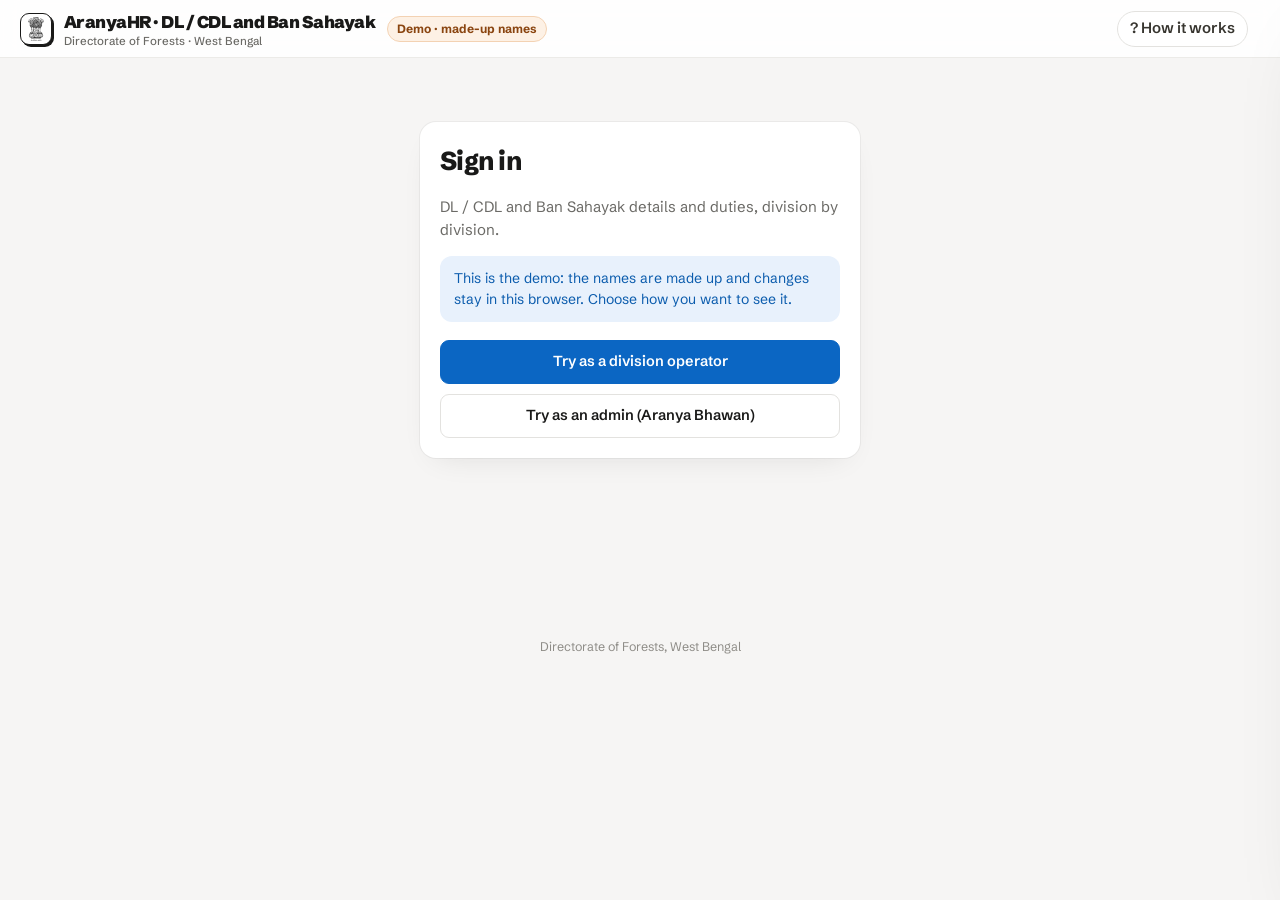
==== docs/cdl.html @ e1b2d6a6 "Website: AranyaHR sign-in, division home with range filter, admin pages index.html + js/shell.js: si" ====
<!doctype html>
<html lang="en">
<head>
<meta charset="utf-8">
<meta name="viewport" content="width=device-width, initial-scale=1">
<link rel="icon" href="assets/emblem.svg">
<link rel="preconnect" href="https://fonts.googleapis.com">
<link rel="preconnect" href="https://fonts.gstatic.com" crossorigin>
<link href="https://fonts.googleapis.com/css2?family=Schibsted+Grotesk:wght@400..900&display=swap" rel="stylesheet">
<title>DL / CDL, BS, Aranya Sathi, DEO · AranyaHR</title>
<meta name="description" content="Directorate of Forests, West Bengal · verify and update the details and duties of DLs / CDLs, Ban Sahayaks, Aranya Sathis and DEOs">
<link rel="stylesheet" href="css/cdl.css?v=20261029a">
<link rel="stylesheet" href="css/hr.css?v=20261029a">
</head>
<body>
<header class="topbar"><div class="in">
  <a href="index.html" class="mark" aria-label="AranyaHR home"><img src="assets/emblem.svg" alt=""></a>
  <div class="brand"><a class="hr-back" href="index.html">AranyaHR</a> · <span id="setName">DL / CDL and Ban Sahayak</span><small>Directorate of Forests · West Bengal</small></div>
  <span class="demo-flag" id="flag" hidden>Demo · made-up names</span>
  <nav id="nav" class="nav"></nav>
  <span id="sync" class="sync" role="status" hidden></span>
  <span class="sp"></span>
  <button class="help-btn" data-act="help" aria-label="How it works">? <span class="hide-sm">How it works</span></button>
  <div id="who" class="who"></div>
</div></header>

<main id="app" aria-live="polite"></main>

<aside id="drawer" class="drawer" aria-hidden="true"></aside>
<div id="scrim" class="scrim"></div>
<div id="modal" class="modal-wrap"></div>
<div id="toast" class="toast" role="status"></div>

<footer class="foot">Directorate of Forests, West Bengal</footer>

<script src="js/config.js?v=20261029a" defer></script>
<script src="js/api.js?v=20261029a" data-module="cdl" defer></script>
<script src="js/cdl/demo-data.js?v=20261029a" defer></script>
<script src="js/cdl/store.js?v=20261029a" defer></script>
<script src="js/cdl/app.js?v=20261029a" defer></script>
</body>
</html>
---- docs/css/cdl.css ----
/* CDL Verification — same Acads-Notion tokens as UPMC2 */
:root {
  --ink: #191918; --text-strong: #37352f; --text-body: #55534e; --text-subtle: #6b6a66; --text-faint: #8f8d88;
  --surface: #ffffff; --surface-inset: #fbfbfa; --surface-muted: #f6f5f4; --surface-hover: #f3f2f0; --surface-sunken: #f1f0ee;
  --line: #ecebe8; --border: #e3e2df; --border-strong: #c9c7c2; --border-hover: #9d9b96;
  --primary: #0b66c3; --primary-hover: #0a579f; --primary-soft: #e8f1fc; --primary-soft-hover: #d8e8fa; --link: #0b5cad;
  --good: #2f9e44; --good-ink: #1d6b31; --good-soft: #dff3e2; --good-tint: #eef8f0;
  --warn: #d9731a; --warn-ink: #8a4510; --warn-soft: #fcebd9; --warn-tint: #fdf1e5; --warn-edge: #f3d2b3;
  --bad: #c2410c; --bad-ink: #9a3412; --bad-soft: #fde4d8; --bad-tint: #fef3ee;
  --violet: #7c4ddb; --violet-ink: #51308f; --violet-soft: #efe6fb;
  --r7: 7px; --r9: 9px; --r12: 12px; --r16: 16px; --pill: 999px;
  --shadow-sm: 2px 2px 0 #191918;
  --shadow-card: 0 0 0 1px rgba(25,25,24,.05), 0 12px 30px -16px rgba(25,25,24,.12);
  --shadow-window: 0 30px 80px -20px rgba(25,25,24,.18), 0 8px 20px -8px rgba(25,25,24,.08);
  --tap: 44px; --container: 1320px; --header-h: 58px;
  --sans: "Schibsted Grotesk", "Helvetica Neue", Helvetica, sans-serif;
}
* { box-sizing: border-box; }
html { -webkit-text-size-adjust: 100%; }
body { margin: 0; font-family: var(--sans); font-size: 15px; line-height: 1.5; color: var(--text-body); background: var(--surface-muted); }
button, input, select, textarea { font: inherit; color: inherit; }
a { color: var(--link); }
:focus-visible { outline: 2px solid var(--primary); outline-offset: 2px; }
h1, h2, h3 { color: var(--ink); margin: 0; letter-spacing: -.02em; }
h1 { font-size: 26px; font-weight: 800; } h2 { font-size: 18px; font-weight: 800; } h3 { font-size: 15px; font-weight: 700; }
.num { font-variant-numeric: tabular-nums; }
.muted { color: var(--text-subtle); } .faint { color: var(--text-faint); font-size: 12.5px; }
.hidden { display: none !important; }

/* header */
.topbar { position: sticky; top: 0; z-index: 20; height: var(--header-h); background: rgba(255,255,255,.9); backdrop-filter: saturate(1.4) blur(10px); border-bottom: 1px solid var(--line); }
.topbar .in { max-width: var(--container); margin: 0 auto; height: 100%; padding: 0 20px; display: flex; align-items: center; gap: 12px; }
.mark { width: 32px; height: 32px; border-radius: var(--r9); border: 1.5px solid var(--ink); box-shadow: var(--shadow-sm); background: #fff; display: grid; place-items: center; flex: none; }
.mark img { height: 24px; }
.brand { font-weight: 900; color: var(--ink); letter-spacing: -.03em; font-size: 17px; white-space: nowrap; }
.brand small { display: block; font-weight: 500; font-size: 11.5px; color: var(--text-subtle); letter-spacing: 0; line-height: 1.1; }
.demo-flag { font-size: 12px; font-weight: 700; color: var(--warn-ink); background: var(--warn-tint); border: 1px solid var(--warn-edge); padding: 3px 9px; border-radius: var(--pill); white-space: nowrap; }
.nav { display: flex; gap: 2px; margin-left: 8px; }
.nav a { text-decoration: none; color: var(--text-subtle); font-weight: 600; font-size: 14px; padding: 7px 11px; border-radius: var(--r7); white-space: nowrap; }
.nav a:hover { background: var(--surface-hover); color: var(--ink); }
.nav a.on { background: var(--surface-sunken); color: var(--ink); }
.nav .count { background: var(--bad); color: #fff; font-size: 11px; border-radius: var(--pill); padding: 0 6px; margin-left: 4px; }
.sp { flex: 1; }
.help-btn { border: 1px solid var(--border); background: var(--surface); border-radius: var(--pill); min-height: 36px; padding: 0 12px; font-weight: 600; cursor: pointer; color: var(--text-strong); white-space: nowrap; }
.who { position: relative; }
.menu-btn { display: flex; align-items: center; gap: 8px; border: 1px solid var(--border); background: var(--surface); border-radius: var(--pill); padding: 3px 12px 3px 3px; min-height: 38px; cursor: pointer; font-weight: 600; color: var(--text-strong); white-space: nowrap; }
.av { width: 30px; height: 30px; border-radius: 50%; background: var(--surface-sunken); color: var(--ink); display: grid; place-items: center; font-weight: 700; font-size: 12px; }
.menu { position: absolute; right: 0; top: calc(100% + 8px); background: var(--surface); border: 1px solid var(--border); border-radius: var(--r12); box-shadow: var(--shadow-card); min-width: 220px; padding: 6px; z-index: 30; display: grid; }
.menu .who-line { padding: 8px 10px 10px; border-bottom: 1px solid var(--line); margin-bottom: 4px; font-size: 13px; }
.menu .who-line b { display: block; color: var(--ink); font-size: 14px; }
.menu button { text-align: left; border: 0; background: none; padding: 10px; border-radius: var(--r7); font-weight: 600; color: var(--text-strong); cursor: pointer; }
.menu button:hover { background: var(--surface-hover); }

main { max-width: var(--container); margin: 0 auto; padding: 24px 20px 140px; }
.foot { text-align: center; padding: 0 16px 28px; font-size: 12.5px; color: var(--text-faint); }

/* buttons */
.btn { min-height: var(--tap); padding: 0 16px; border-radius: var(--r9); border: 1px solid var(--border); background: var(--surface); color: var(--ink); font-weight: 600; font-size: 14.5px;
  display: inline-flex; align-items: center; justify-content: center; gap: 8px; cursor: pointer; text-decoration: none; white-space: nowrap; transition: background .15s, border-color .15s; }
.btn:hover { border-color: var(--border-hover); background: var(--surface-inset); }
.btn:disabled { opacity: .45; cursor: default; }
.btn.primary { background: var(--primary); border-color: var(--primary); color: #fff; } .btn.primary:hover { background: var(--primary-hover); }
.btn.good { background: var(--good-ink); border-color: var(--good-ink); color: #fff; } .btn.good:hover { background: #175a29; }
.btn.soft { background: var(--primary-soft); border-color: transparent; color: var(--link); } .btn.soft:hover { background: var(--primary-soft-hover); }
.btn.ghost { border-color: transparent; background: transparent; color: var(--text-body); } .btn.ghost:hover { background: var(--surface-hover); }
.btn.danger { color: var(--bad-ink); } .btn.danger:hover { background: var(--bad-tint); border-color: var(--bad); }
.btn.sm { min-height: 34px; padding: 0 11px; font-size: 13.5px; }
.btn.block { width: 100%; }

/* cards & layout */
.card { background: var(--surface); border-radius: var(--r16); box-shadow: var(--shadow-card); padding: 20px; }
.crumbs { font-size: 13.5px; color: var(--text-subtle); margin-bottom: 6px; } .crumbs a { color: var(--text-subtle); }
.head { display: flex; gap: 16px; align-items: flex-end; flex-wrap: wrap; margin-bottom: 18px; }
.head .grow { flex: 1; min-width: 240px; }
.row { display: flex; gap: 10px; align-items: center; flex-wrap: wrap; }
.grid { display: grid; gap: 14px; }

/* login */
.login { max-width: 440px; margin: 40px auto; }
.login h1 { margin-bottom: 4px; }
.login .role { display: grid; gap: 10px; margin-top: 18px; }
.field { display: grid; gap: 5px; margin-bottom: 14px; }
.field > label, .field > .lab { font-size: 13px; font-weight: 700; color: var(--text-strong); }
.field .req { color: var(--bad); }
/* every box the same: one height (as buttons), border, corners, padding and text; drop-downs drawn like the text boxes */
input[type=text], input[type=number], input[type=date], input[type=search], input[type=email], input[type=password], input[type=tel], select, textarea {
  width: 100%; height: var(--tap); border: 1px solid var(--border-strong); border-radius: var(--r9); padding: 0 12px; background-color: #fff;
  font-size: 15px; line-height: 1.3; color: var(--ink); transition: border-color .15s, box-shadow .15s; }
select { appearance: none; -webkit-appearance: none; padding-right: 34px; cursor: pointer; text-overflow: ellipsis;
  background-image: url("data:image/svg+xml,%3Csvg xmlns='http://www.w3.org/2000/svg' width='12' height='8' viewBox='0 0 12 8'%3E%3Cpath d='M1 1.5l5 5 5-5' fill='none' stroke='%236b6a66' stroke-width='1.6' stroke-linecap='round' stroke-linejoin='round'/%3E%3C/svg%3E");
  background-repeat: no-repeat; background-position: right 12px center; }
input[type=date] { padding-right: 8px; }
input::placeholder, textarea::placeholder { color: var(--text-faint); opacity: 1; }
input:hover:not(:disabled):not(:focus), select:hover:not(:disabled):not(:focus), textarea:hover:not(:disabled):not(:focus) { border-color: var(--border-hover); }
input:disabled, select:disabled, textarea:disabled { background-color: var(--surface-muted); color: var(--text-faint); cursor: default; }
textarea { height: auto; min-height: 76px; padding: 10px 12px; resize: vertical; }
input:focus, select:focus, textarea:focus { outline: none; border-color: var(--primary); box-shadow: 0 0 0 3px var(--primary-soft); }
.field.miss input, .field.miss select, .field.miss textarea { border-color: var(--warn); background-color: var(--warn-tint); }
.field .err { font-size: 12.5px; color: var(--warn-ink); }

/* division picker */
.circle { margin-bottom: 22px; }
.circle h2 { margin-bottom: 10px; font-size: 15px; color: var(--text-subtle); text-transform: uppercase; letter-spacing: .04em; }
.divs { display: grid; grid-template-columns: repeat(auto-fill, minmax(260px, 1fr)); gap: 12px; }
.div-card { display: block; text-decoration: none; color: inherit; background: var(--surface); border-radius: var(--r12); box-shadow: var(--shadow-card); padding: 16px; border: 1.5px solid transparent; }
.div-card:hover { border-color: var(--ink); }
.div-card h3 { font-size: 17px; margin-bottom: 2px; }
.bar { height: 8px; border-radius: var(--pill); background: var(--surface-sunken); overflow: hidden; display: flex; margin: 10px 0 6px; }
.bar i { display: block; height: 100%; }
.bar .c { background: var(--good); } .bar .r { background: #9fd4a9; } .bar .m { background: var(--warn); } .bar .p { background: var(--bad); }
.legend { display: flex; gap: 12px; flex-wrap: wrap; font-size: 12.5px; color: var(--text-subtle); }
.legend i { display: inline-block; width: 9px; height: 9px; border-radius: 3px; margin-right: 5px; vertical-align: 0; }

/* status pills */
.pill { display: inline-flex; align-items: center; gap: 5px; font-size: 12px; font-weight: 700; padding: 2px 8px; border-radius: var(--pill); white-space: nowrap; }
.pill.confirmed { background: var(--good-soft); color: var(--good-ink); }
.pill.ready { background: var(--primary-soft); color: var(--link); }
.pill.missing { background: var(--warn-soft); color: var(--warn-ink); }
.pill.problem { background: var(--bad-soft); color: var(--bad-ink); }
.pill.remove { background: var(--surface-sunken); color: var(--text-subtle); }
.pill.added { background: var(--violet-soft); color: var(--violet-ink); }
.cert { background: var(--good-tint); border: 1px solid #bfe3c6; border-radius: var(--r12); padding: 12px 14px; color: var(--good-ink); font-weight: 600; }

/* progress box on division page */
.prog { min-width: 300px; }
.prog .big { font-size: 28px; font-weight: 800; color: var(--ink); letter-spacing: -.03em; }

/* help strip */
.steps { display: grid; grid-template-columns: repeat(4, 1fr); gap: 10px; margin-bottom: 16px; }
.step { background: var(--surface); border-radius: var(--r12); padding: 12px 14px; box-shadow: var(--shadow-card); font-size: 13.5px; }
.step b { display: block; color: var(--ink); font-size: 14px; }
.step .n { display: inline-grid; place-items: center; width: 22px; height: 22px; border-radius: 50%; background: var(--ink); color: #fff; font-size: 12px; font-weight: 800; margin-right: 6px; }

/* filters */
.chips { display: flex; gap: 6px; flex-wrap: wrap; margin-bottom: 12px; }
.chip { border: 1px solid var(--border); background: var(--surface); border-radius: var(--pill); padding: 6px 12px; font-weight: 600; font-size: 13.5px; cursor: pointer; color: var(--text-strong); min-height: 36px; }
.chip:hover { border-color: var(--border-hover); }
.chip.on { background: var(--ink); border-color: var(--ink); color: #fff; }
.chip .k { font-variant-numeric: tabular-nums; opacity: .7; margin-left: 4px; }
.tools { display: flex; gap: 10px; flex-wrap: wrap; margin-bottom: 12px; align-items: center; }
.tools select { width: auto; min-width: 180px; }
.tools input[type=search] { width: 240px; }

/* people table */
.tbl-wrap { background: var(--surface); border-radius: var(--r12); box-shadow: var(--shadow-card); overflow-x: auto; }
table.people { width: 100%; border-collapse: collapse; font-size: 13.5px; min-width: 1100px; }
.people th { text-align: left; font-size: 12px; text-transform: uppercase; letter-spacing: .03em; color: var(--text-subtle); font-weight: 700; padding: 10px 8px; border-bottom: 1px solid var(--border); background: var(--surface-inset); position: sticky; top: 0; white-space: nowrap; }
.people td { padding: 8px; border-bottom: 1px solid var(--line); vertical-align: middle; }
.people tr { cursor: pointer; }
.people tbody tr:hover td { background: var(--surface-inset); }
.people tr.sel td { background: var(--primary-soft) !important; }
.people tr.gone td { opacity: .55; }
.people td.chg { background: #fff4cc; box-shadow: inset 3px 0 0 #e0a800; cursor: help; }
.people tbody tr:hover td.chg { background: #fbecb3; }
.chg-key { display: inline-flex; align-items: center; gap: 6px; font-size: 12.5px; color: var(--text-subtle); margin-left: 6px; }
.chg-key i { width: 14px; height: 14px; border-radius: 3px; background: #fff4cc; box-shadow: inset 3px 0 0 #e0a800; }
.was { font-size: 12px; color: #8a6500; margin-top: 4px; }
.people tr.gone .nm { text-decoration: line-through; }
.people td.num { white-space: nowrap; }
.btn.xs { min-height: 30px; padding: 0 10px; font-size: 13px; }
.people .acts-col { width: 1%; cursor: default; }
.racts { display: flex; gap: 5px; align-items: center; white-space: nowrap; }
.ib { position: relative; width: 32px; height: 32px; display: inline-grid; place-items: center; border: 1px solid var(--border); background: var(--surface); border-radius: 8px; cursor: pointer; color: var(--text-body); padding: 0; }
.ib svg { width: 17px; height: 17px; fill: none; stroke: currentColor; stroke-width: 2; stroke-linecap: round; stroke-linejoin: round; }
.ib:hover:not(:disabled) { border-color: var(--border-hover); background: var(--surface-inset); color: var(--ink); }
.ib:disabled { color: var(--text-faint); opacity: .5; cursor: default; }
.ib.verify:not(:disabled) { color: var(--good-ink); border-color: var(--good); }
.ib.verify:not(:disabled):hover { background: var(--good-ink); color: #fff; }
.ib.save { color: #fff; background: var(--primary); border-color: var(--primary); }
.ib.on { opacity: 1; background: var(--good-ink); border-color: var(--good-ink); color: #fff; }
.ib::after { content: attr(data-tip); position: absolute; bottom: calc(100% + 6px); left: 50%; transform: translateX(-50%); background: var(--ink); color: #fff; font-size: 12px; font-weight: 600;
  padding: 4px 8px; border-radius: 6px; white-space: nowrap; pointer-events: none; opacity: 0; transition: opacity .12s; z-index: 5; }
.ib:hover::after { opacity: 1; }
.people tbody tr:first-child .ib::after { bottom: auto; top: calc(100% + 6px); }   /* the header would cover it */
.people .nm { font-weight: 700; color: var(--ink); white-space: nowrap; }
.people .linkish { display: block; border: 0; background: none; padding: 0; font: inherit; font-weight: 700; cursor: pointer; text-align: left; }
.people .linkish:hover:not(:disabled) { text-decoration: underline; color: var(--link); }
.people .linkish:disabled { cursor: default; color: var(--ink); }
.people tr.editing td { background: var(--primary-soft) !important; vertical-align: top; cursor: default; }
.people tr.editing select, .people tr.editing input { height: 34px; padding: 0 8px; font-size: 13px; min-width: 120px; }
.people tr.editing select { padding-right: 28px; background-position: right 9px center; }
.people tr.editing input + input, .people tr.editing select + input, .people tr.editing input + datalist + * { margin-top: 5px; }
.people tr.editing .miss { border-color: var(--warn); background-color: var(--warn-tint); }
.people .sub { font-size: 12px; color: var(--text-faint); }
.people .fill { display: inline-block; font-size: 11.5px; font-weight: 700; color: var(--warn-ink); background: var(--warn-soft); border-radius: 5px; padding: 1px 6px; }
.people select.duty { min-height: 34px; padding: 4px 8px; font-size: 13px; min-width: 200px; }
.people select.duty.empty { border-color: var(--warn); background: var(--warn-tint); color: var(--warn-ink); font-weight: 700; }
.tag { display: inline-block; font-size: 11.5px; background: var(--surface-sunken); border-radius: 5px; padding: 1px 6px; margin: 1px 2px 1px 0; white-space: nowrap; }
.empty-row { padding: 36px; text-align: center; color: var(--text-subtle); }
.below { display: flex; justify-content: space-between; gap: 10px; flex-wrap: wrap; margin-top: 12px; align-items: center; }

/* bulk bar */
.bulk { position: fixed; left: 50%; transform: translateX(-50%); bottom: 18px; z-index: 25; background: var(--ink); color: #fff; border-radius: var(--r16); padding: 10px 12px;
  display: flex; gap: 8px; align-items: center; flex-wrap: wrap; box-shadow: var(--shadow-window); max-width: calc(100% - 32px); }
.bulk b { padding: 0 6px; white-space: nowrap; }
.bulk select { width: auto; min-height: 36px; padding: 4px 8px; font-size: 13.5px; color: var(--ink); }
.bulk .btn { min-height: 36px; }
.bulk .btn.ghost { color: #fff; } .bulk .btn.ghost:hover { background: rgba(255,255,255,.12); }

/* drawer */
.scrim { position: fixed; inset: 0; background: rgba(25,25,24,.28); opacity: 0; pointer-events: none; transition: opacity .2s; z-index: 40; }
.scrim.on { opacity: 1; pointer-events: auto; }
.drawer { position: fixed; top: 0; right: 0; bottom: 0; width: min(560px, 100%); background: var(--surface); z-index: 41; box-shadow: var(--shadow-window);
  transform: translateX(105%); transition: transform .25s cubic-bezier(.2,.8,.2,1); display: flex; flex-direction: column; }
.drawer.on { transform: none; }
.dr-head { padding: 14px 18px; border-bottom: 1px solid var(--line); display: flex; gap: 10px; align-items: center; }
.dr-head h2 { font-size: 19px; }
.dr-body { padding: 16px 18px 24px; overflow-y: auto; flex: 1; }
.dr-foot { padding: 12px 18px; border-top: 1px solid var(--line); display: flex; gap: 8px; flex-wrap: wrap; background: var(--surface-inset); }
.dr-foot .sp { flex: 1; }
.sec { margin-bottom: 18px; }
.sec > h3 { font-size: 12.5px; text-transform: uppercase; letter-spacing: .05em; color: var(--text-subtle); margin-bottom: 10px; border-bottom: 1px solid var(--line); padding-bottom: 6px; }
.sec.duty-sec { background: var(--surface-inset); border: 1px solid var(--line); border-radius: var(--r12); padding: 14px; }
.two { display: grid; grid-template-columns: 1fr 1fr; gap: 0 12px; }
.seg { display: inline-flex; border: 1px solid var(--border-strong); border-radius: var(--r9); overflow: hidden; }
.seg button { border: 0; background: #fff; padding: 0 16px; font-weight: 600; cursor: pointer; height: calc(var(--tap) - 2px); }
.seg button + button { border-left: 1px solid var(--border-strong); }
.seg button.on { background: var(--ink); color: #fff; }
.field.miss .seg { border-color: var(--warn); }
.tiles { display: grid; grid-template-columns: 1fr 1fr; gap: 8px; }
.tile { border: 1.5px solid var(--border); background: #fff; border-radius: var(--r9); padding: 10px 12px; text-align: left; font-weight: 600; font-size: 14px; cursor: pointer; min-height: 48px; color: var(--text-strong); }
.tile:hover { border-color: var(--border-hover); }
.tile.on { border-color: var(--ink); background: var(--ink); color: #fff; }
.field.miss .tile:not(.on) { border-color: var(--warn-edge); }
.toggles { display: flex; flex-wrap: wrap; gap: 6px; }
.tog { border: 1px solid var(--border); background: #fff; border-radius: var(--pill); padding: 6px 12px; font-size: 13px; font-weight: 600; cursor: pointer; color: var(--text-body); }
.tog.on { background: var(--primary-soft); border-color: var(--primary); color: var(--link); }
.tog:disabled { opacity: .35; cursor: default; }
.tog.add { border-style: dashed; color: var(--link); background: transparent; }
.tog .x { border: 0; background: none; color: inherit; font-size: 15px; line-height: 1; padding: 0 0 0 4px; cursor: pointer; }
.picked { display: flex; align-items: center; gap: 12px; }
.chosen { background: var(--ink); color: #fff; border-radius: var(--r9); padding: 10px 14px; font-weight: 700; font-size: 14px; }
.linkbtn { border: 0; background: none; color: var(--link); font-weight: 600; font-size: 13.5px; cursor: pointer; padding: 4px 2px; text-decoration: underline; }
.other-pick { margin-top: 8px; padding: 10px; border: 1px dashed var(--border); border-radius: var(--r9); background: #fff; display: grid; gap: 8px; justify-items: start; }
.check { display: flex; gap: 8px; align-items: center; font-size: 13.5px; cursor: pointer; }
.check input { width: 17px; height: 17px; }
.banner { border-radius: var(--r12); padding: 12px 14px; margin-bottom: 14px; font-size: 14px; }
.banner.bad { background: var(--bad-tint); border: 1px solid #f5c2ab; color: var(--bad-ink); }
.banner.warn { background: var(--warn-tint); border: 1px solid var(--warn-edge); color: var(--warn-ink); }
.banner.info { background: var(--primary-soft); color: var(--link); }
.banner.good { background: var(--good-tint); border: 1px solid #bfe3c6; color: var(--good-ink); }
.banner .row { margin-top: 8px; }
.sim { font-size: 13px; margin-top: 6px; }

/* modal */
.modal-wrap { position: fixed; inset: 0; z-index: 50; display: none; place-items: center; background: rgba(25,25,24,.35); padding: 16px; }
.modal-wrap.on { display: grid; }
.modal { background: #fff; border-radius: var(--r16); box-shadow: var(--shadow-window); width: min(520px, 100%); max-height: 90vh; overflow-y: auto; padding: 22px; }
.modal h2 { margin-bottom: 6px; }
.modal ol { padding-left: 20px; margin: 10px 0; } .modal li { margin-bottom: 8px; }
.modal .acts { display: flex; gap: 8px; justify-content: flex-end; margin-top: 16px; flex-wrap: wrap; }

/* dashboard */
.kpis { display: grid; grid-template-columns: repeat(auto-fit, minmax(160px, 1fr)); gap: 12px; margin-bottom: 18px; }
.kpi { background: var(--surface); border-radius: var(--r12); box-shadow: var(--shadow-card); padding: 14px 16px; }
.kpi .v { font-size: 26px; font-weight: 800; color: var(--ink); letter-spacing: -.03em; }
.kpi .l { font-size: 13px; color: var(--text-subtle); }
.dash { display: grid; grid-template-columns: 1.6fr 1fr; gap: 16px; align-items: start; }
table.plain { width: 100%; border-collapse: collapse; font-size: 14px; }
.plain th { text-align: left; font-size: 12px; text-transform: uppercase; letter-spacing: .03em; color: var(--text-subtle); padding: 8px; border-bottom: 1px solid var(--border); white-space: nowrap; }
.plain td { padding: 9px 8px; border-bottom: 1px solid var(--line); vertical-align: middle; }
.plain .bar { margin: 0; min-width: 110px; }
.hbar { display: grid; grid-template-columns: 170px 1fr 38px; gap: 8px; align-items: center; font-size: 13px; margin-bottom: 7px; }
.hbar .t { height: 14px; background: var(--surface-sunken); border-radius: 4px; overflow: hidden; }
.hbar .t i { display: block; height: 100%; background: var(--primary); border-radius: 4px; }
.hbar.blank .t i { background: var(--warn); }
.hbar .n { text-align: right; font-variant-numeric: tabular-nums; font-weight: 700; color: var(--ink); }

/* toast */
.toast { position: fixed; left: 50%; bottom: 90px; transform: translateX(-50%) translateY(20px); background: var(--ink); color: #fff; padding: 10px 16px; border-radius: var(--r9);
  font-weight: 600; font-size: 14px; opacity: 0; pointer-events: none; transition: all .2s; z-index: 60; max-width: calc(100% - 32px); }
.toast.on { opacity: 1; transform: translateX(-50%); }

@media (max-width: 900px) {
  .dash { grid-template-columns: 1fr; }
  .steps { grid-template-columns: 1fr 1fr; }
  .nav { display: none; }
}
@media (max-width: 640px) {
  main { padding: 16px 16px 140px; }
  .topbar .in { padding: 0 16px; gap: 8px; }
  .brand small, .hide-sm, .demo-flag { display: none; }
  .steps { grid-template-columns: 1fr; }
  .two, .tiles { grid-template-columns: 1fr; }
  .tools input[type=search], .tools select { width: 100%; }
  .prog { min-width: 0; width: 100%; }
  h1 { font-size: 22px; }
  .hbar { grid-template-columns: 120px 1fr 34px; }
}
@media print {
  .topbar, .foot, .bulk, .drawer, .scrim, .toast { display: none !important; }
}

/* DL / CDL | Ban Sahayak tabs */
.tabs { display: flex; gap: 4px; border-bottom: 1px solid var(--border); margin: 4px 0 16px; overflow-x: auto; }
.tab { border: 0; background: none; padding: 10px 14px; font: inherit; font-weight: 700; font-size: 15px; color: var(--text-subtle); cursor: pointer;
  border-bottom: 3px solid transparent; margin-bottom: -1px; white-space: nowrap; display: inline-flex; gap: 8px; align-items: center; }
.tab .k { font-size: 12px; font-weight: 700; background: var(--surface-inset); color: var(--text-subtle); border-radius: 999px; padding: 1px 8px; }
.tab:hover { color: var(--ink); }
.tab.on { color: var(--ink); border-bottom-color: var(--primary); }
.tab.on .k { background: var(--primary-soft); color: var(--link); }
.circle h2 a { color: inherit; text-decoration: none; } .circle h2 a:hover { color: var(--link); text-decoration: underline; }
.pill.bs { background: #e8f1e4; color: #2f5d23; }
.fixed-pay { font-weight: 700; font-size: 15px; padding: 10px 12px; background: var(--surface-inset); border-radius: var(--r9); }
/* Track changes switch */
.switch { display: inline-flex; align-items: center; gap: 8px; font-size: 14px; font-weight: 600; cursor: pointer; white-space: nowrap; user-select: none; }
.switch input { position: absolute; opacity: 0; width: 0; height: 0; }
.switch .sl { width: 36px; height: 20px; border-radius: 999px; background: var(--border-strong); position: relative; transition: background .15s; flex: none; }
.switch .sl::after { content: ""; position: absolute; top: 2px; left: 2px; width: 16px; height: 16px; border-radius: 50%; background: #fff; transition: transform .15s; box-shadow: 0 1px 2px rgba(0,0,0,.25); }
.switch input:checked + .sl { background: #e0a800; }
.switch input:checked + .sl::after { transform: translateX(16px); }
.switch input:focus-visible + .sl { outline: 2px solid var(--primary); outline-offset: 2px; }

/* Remarks: optional, and the hint must not look like filled-in text */
.optional::placeholder { color: #a3a3a3; font-style: italic; opacity: 1; }
.opt { font-size: 11.5px; font-weight: 600; color: var(--text-faint); background: var(--surface-inset); border-radius: 5px; padding: 1px 6px; margin-left: 4px; text-transform: lowercase; }
.people .rmk { font-size: 12.5px; color: var(--text-body); max-width: 240px; white-space: normal; }

/* live: saving indicator and loading state */
.sync { font-size: 13px; font-weight: 600; color: var(--good-ink); white-space: nowrap; }
.sync.on { color: var(--text-subtle); }

.login .err { min-height: 18px; margin: 4px 0 8px; }

/* sign-up and sign-in */
.login .alt { text-align: center; margin: 12px 0 0; font-size: 14px; }
.login .banner { margin-bottom: 14px; }
.login form, form.login { max-width: 520px; }
.mine-link { display: block; margin-bottom: 16px; padding: 14px 16px; text-decoration: none; color: var(--ink); font-size: 15px; }
.mine-link:hover { border-color: var(--primary); }
/* admin users page */
.users tr.u-row { cursor: pointer; } .users tr.u-row:hover td { background: var(--surface-inset); }
.users tr.none td:first-child b { color: var(--warn-ink); }
.users tr.u-detail td { background: var(--surface-inset); }
.ucount { display: inline-block; min-width: 26px; text-align: center; font-weight: 800; border-radius: 999px; padding: 2px 8px; }
.ucount.zero { background: var(--warn-soft); color: var(--warn-ink); }
.ucount.one { background: #e3f3e6; color: var(--good-ink); }
.ucount.many { background: #fff1c2; color: #8a6500; }

/* loading animation (as in UPMC) */
.loader { text-align: center; padding: 30px 20px 26px; margin-bottom: 18px; background: var(--surface); border: 1px solid var(--border); border-radius: var(--r16);
  animation: up .45s cubic-bezier(.2,.8,.2,1) both; }
.loader .tree { width: 74px; height: 74px; display: block; margin: 0 auto 10px; overflow: visible; }
.loader .tree path { fill: none; stroke-width: 2.4; stroke-linecap: round; stroke-linejoin: round; }
.loader .canopy { stroke: var(--good); fill: var(--good-tint) !important; stroke-dasharray: 150; stroke-dashoffset: 150;
  animation: draw 2.8s cubic-bezier(.2,.8,.2,1) infinite, sway 2.8s ease-in-out infinite; transform-origin: 32px 49px; }
.loader .trunk { --len: 60; stroke: var(--ink); stroke-dasharray: 60; stroke-dashoffset: 60; animation: draw 2.8s cubic-bezier(.2,.8,.2,1) infinite; }
.loader .ground { stroke: var(--border-strong); }
.loader .ld-title { display: block; color: var(--ink); font-size: 17px; font-weight: 800; letter-spacing: -0.015em; }
.loader .ld-step { margin: 10px 0 0; font-size: 14px; color: var(--text-body); min-height: 22px; transition: opacity .22s, transform .22s; }
.loader .ld-tip { margin: 14px auto 0; max-width: 460px; font-size: 13px; color: var(--violet-ink); background: var(--violet-soft); padding: 8px 12px;
  border-radius: var(--r9); transition: opacity .22s, transform .22s; }
.loader .ld-slow { margin: 10px 0 0; min-height: 18px; }
.loader .out { opacity: 0; transform: translateY(4px); }
.ibar { position: relative; height: 6px; max-width: 260px; margin: 14px auto 0; background: var(--line); border-radius: var(--pill); overflow: hidden; }
.ibar i { position: absolute; top: 0; bottom: 0; width: 40%; border-radius: inherit; background: linear-gradient(90deg, var(--good), var(--primary)); animation: slide 1.4s ease-in-out infinite; }
.skeleton { height: 92px; border-radius: var(--r12); background: linear-gradient(90deg, var(--surface-sunken), var(--surface-inset), var(--surface-sunken)); background-size: 200% 100%; animation: sh 1.2s infinite; }
.sk-rows { display: grid; gap: 8px; } .skeleton.row { height: 44px; border-radius: var(--r9); }
.btn .spin { display: inline-block; width: 15px; height: 15px; margin-right: 8px; vertical-align: -2px; border: 2px solid rgba(255,255,255,.45); border-top-color: #fff; border-radius: 50%; animation: spin .8s linear infinite; }
@keyframes up { from { opacity: 0; transform: translateY(8px); } to { opacity: 1; transform: none; } }
@keyframes draw { 0% { stroke-dashoffset: var(--len, 150); } 45%, 75% { stroke-dashoffset: 0; } 100% { stroke-dashoffset: calc(var(--len, 150) * -1); } }
@keyframes sway { 0%, 100% { transform: rotate(0deg); } 50% { transform: rotate(2.5deg); } }
@keyframes slide { 0% { left: -40%; } 100% { left: 100%; } }
@keyframes sh { to { background-position: -200% 0; } }
@keyframes spin { to { transform: rotate(360deg); } }
@media (prefers-reduced-motion: reduce) { .loader .canopy, .loader .trunk { stroke-dashoffset: 0; animation: none; } .ibar i, .skeleton, .btn .spin { animation: none; } }
---- docs/css/hr.css ----
/* AranyaHR — only what the new screens need; everything else is UPMC2's app.css */
.hr-back { color: inherit; text-decoration: none; }
.hr-back:hover { color: var(--link); }
.hr-division .crumbs { display: none; }   /* a division user stays in their own division */
.hr-range { display: flex; align-items: center; gap: 10px; flex-wrap: wrap; margin: 0 0 16px; padding: 10px 14px; border-radius: 12px; font-size: 14px;
  background: var(--primary-soft, #e8f1fc); color: var(--link, #0b5cad); }

.hr-auth { max-width: 520px; width: 100%; }
.hr-auth .help-strip { margin-top: 22px; text-align: left; }
.hr-alt { margin: 14px 0 0 !important; font-size: 14px; }
.hr-err { color: var(--danger-ink); font-size: 13.5px; min-height: 1em; }
.hr-two { display: grid; grid-template-columns: 1fr 1fr; gap: 14px; }
@media (max-width: 560px) { .hr-two { grid-template-columns: 1fr; } }
.form select, .hr-select { min-height: var(--tap); border: 1.5px solid var(--border); border-radius: var(--radius-9); padding: 0 10px; font-size: 15px; background: var(--surface); }
.hr-select { min-height: 40px; font-size: 14px; }
.form select:focus { border-color: var(--primary); outline: none; box-shadow: 0 0 0 3px var(--primary-soft); }
.hr-seg { padding: 3px; }
.hr-seg button { font-size: 13.5px; padding: 7px 14px; }

.hr-ranges { display: flex; align-items: center; gap: 12px; margin-bottom: 18px; flex-wrap: wrap; }
.hr-cadres { margin-bottom: 22px; }
.hr-cadres .tile.empty { opacity: .55; }
.hr-open { color: var(--link); font-weight: 700; }
.hr-toolbar .search { margin-left: auto; }
.tile .hr-big { font-size: 26px; font-weight: 900; color: var(--ink); }

.hr-table { width: 100%; border-collapse: collapse; font-size: 14px; }
.hr-table th { text-align: left; font-size: 12px; text-transform: uppercase; letter-spacing: .04em; color: var(--text-subtle); font-weight: 700;
  padding: 10px 14px; border-bottom: 1px solid var(--border); background: var(--surface-inset); position: sticky; top: 0; }
.hr-table td { padding: 10px 14px; border-bottom: 1px solid var(--line); vertical-align: top; }
.hr-table tbody tr[data-open], .hr-table tbody tr[data-go] { cursor: pointer; }
.hr-table tbody tr[data-open]:hover, .hr-table tbody tr[data-go]:hover { background: var(--surface-hover); }
.hr-table .num { text-align: right; font-variant-numeric: tabular-nums; }
.hr-table code { background: var(--surface-sunken); padding: 2px 6px; border-radius: var(--radius-4); }
.hr-acts { display: flex; gap: 6px; flex-wrap: wrap; }
.hr-cell { display: inline-block; padding: 2px 8px; border-radius: var(--radius-pill); background: linear-gradient(90deg, var(--prelims-soft) var(--p), var(--surface-sunken) var(--p)); }
.hr-links { display: flex; gap: 6px 14px; flex-wrap: wrap; align-items: center; margin: 0 0 18px; font-size: 14px; }
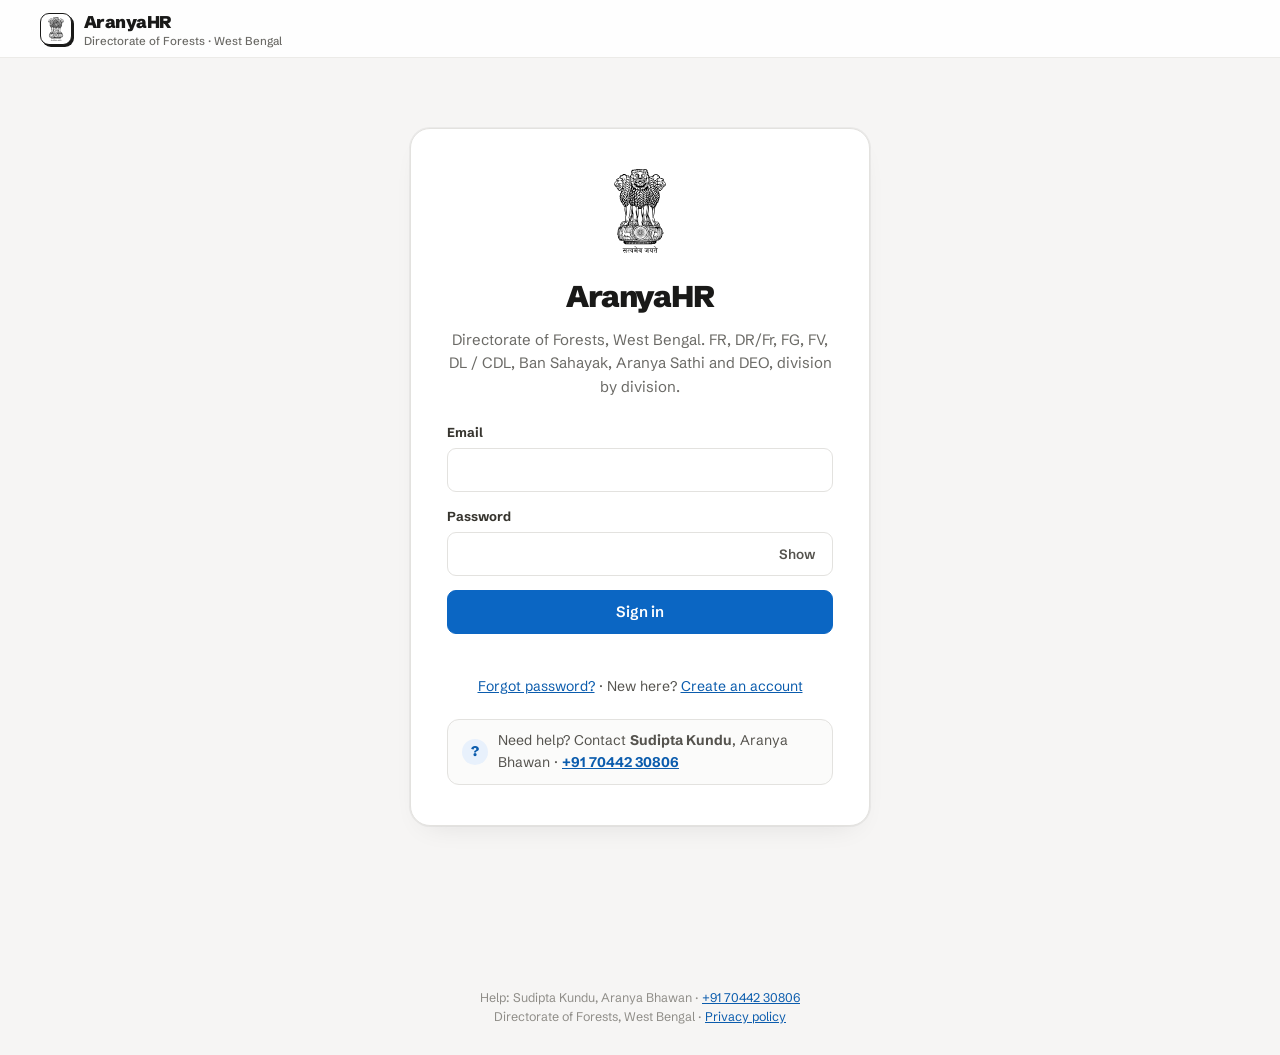
==== commit 4e77d3e9: "Dashboard: state, circle and division views of workforce and progress js/dash.js: one dashboard with" ====
--- a/docs/cdl.html
+++ b/docs/cdl.html
@@ -9,8 +9,8 @@
 <link href="https://fonts.googleapis.com/css2?family=Schibsted+Grotesk:wght@400..900&display=swap" rel="stylesheet">
 <title>DL / CDL, BS, Aranya Sathi, DEO · AranyaHR</title>
 <meta name="description" content="Directorate of Forests, West Bengal · verify and update the details and duties of DLs / CDLs, Ban Sahayaks, Aranya Sathis and DEOs">
-<link rel="stylesheet" href="css/cdl.css?v=20261029a">
-<link rel="stylesheet" href="css/hr.css?v=20261029a">
+<link rel="stylesheet" href="css/cdl.css?v=20261030a">
+<link rel="stylesheet" href="css/hr.css?v=20261030a">
 </head>
 <body>
 <header class="topbar"><div class="in">
@@ -33,10 +33,10 @@
 
 <footer class="foot">Directorate of Forests, West Bengal</footer>
 
-<script src="js/config.js?v=20261029a" defer></script>
-<script src="js/api.js?v=20261029a" data-module="cdl" defer></script>
-<script src="js/cdl/demo-data.js?v=20261029a" defer></script>
-<script src="js/cdl/store.js?v=20261029a" defer></script>
-<script src="js/cdl/app.js?v=20261029a" defer></script>
+<script src="js/config.js?v=20261030a" defer></script>
+<script src="js/api.js?v=20261030a" data-module="cdl" defer></script>
+<script src="js/cdl/demo-data.js?v=20261030a" defer></script>
+<script src="js/cdl/store.js?v=20261030a" defer></script>
+<script src="js/cdl/app.js?v=20261030a" defer></script>
 </body>
 </html>
--- a/docs/css/hr.css
+++ b/docs/css/hr.css
@@ -35,3 +35,143 @@
 .hr-acts { display: flex; gap: 6px; flex-wrap: wrap; }
 .hr-cell { display: inline-block; padding: 2px 8px; border-radius: var(--radius-pill); background: linear-gradient(90deg, var(--prelims-soft) var(--p), var(--surface-sunken) var(--p)); }
 .hr-links { display: flex; gap: 6px 14px; flex-wrap: wrap; align-items: center; margin: 0 0 18px; font-size: 14px; }
+
+/* ---------- dashboard (js/dash.js) ---------- */
+.hd .page-sub { max-width: 820px; }
+.hd-filters { position: sticky; top: var(--header-h); z-index: 12; display: flex; flex-wrap: wrap; align-items: center; gap: 10px 14px; margin: 0 0 18px;
+  padding: 10px 12px; background: rgba(255,255,255,.94); backdrop-filter: blur(8px); border: 1px solid var(--border); border-radius: var(--radius-14); box-shadow: var(--shadow-ring); }
+.hd-scope { display: flex; align-items: center; gap: 8px; flex-wrap: wrap; }
+.hd-scope .sep { color: var(--text-faint); }
+.hd-crumb { border: 0; background: none; font: inherit; font-weight: 700; color: var(--link); cursor: pointer; padding: 6px 4px; }
+.hd-crumb.on { color: var(--ink); cursor: default; } .hd-crumb:disabled { color: var(--text-subtle); cursor: default; }
+.hd-view { margin-left: auto; }
+.hd-cadres { width: 100%; }
+.hd-cadres .chip { min-height: 34px; padding: 0 12px; display: inline-flex; align-items: center; }
+.hd-dot { display: inline-block; width: 9px; height: 9px; border-radius: 50%; margin-right: 6px; flex: none; vertical-align: 0; }
+.chip.on .hd-dot { box-shadow: 0 0 0 2px #fff; }
+
+.hd-kpis { grid-template-columns: repeat(auto-fit, minmax(160px, 1fr)); }
+.hd-kpis .dkpi { cursor: default; } .hd-kpis .dkpi:hover { transform: none; }
+.hd-kpis .dkpi b small { font-size: 15px; color: var(--text-subtle); font-weight: 700; }
+.hd-kmix { display: flex !important; gap: 2px; background: none !important; } .hd-kmix em { border-radius: 2px; }
+
+.hd-grid { display: grid; grid-template-columns: minmax(0, 1.55fr) minmax(0, 1fr); gap: 14px; margin-bottom: 14px; align-items: start; }
+.hd-grid.hd-even { grid-template-columns: minmax(0, 1fr) minmax(0, 1fr); }
+.hd-col { display: grid; gap: 14px; }
+@media (max-width: 960px) { .hd-grid, .hd-grid.hd-even { grid-template-columns: 1fr; } }
+.hd .chart { padding: 16px 18px; }
+.hd .chart h3, .hd-h3 { font-size: 15px; font-weight: 800; color: var(--ink); letter-spacing: -0.01em; }
+.hd-h3 { margin: 4px 0 10px; }
+.hd-note { margin: 2px 0 10px; }
+.hd-block { margin-bottom: 14px; }
+.hd-sortseg button { font-size: 12px; }
+.hd-legend { display: flex; flex-wrap: wrap; gap: 6px 14px; font-size: 12px; color: var(--text-subtle); margin: 2px 0 12px; }
+.hd-legend i { display: inline-block; width: 10px; height: 10px; border-radius: 3px; margin-right: 6px; vertical-align: -1px; }
+
+/* ranked rows: name · bar · value */
+.hd-rank { display: grid; gap: 2px; }
+.hd-row { display: grid; grid-template-columns: minmax(120px, 210px) minmax(0, 1fr) 52px; gap: 14px; align-items: center; padding: 7px 8px; margin: 0 -8px; border-radius: var(--radius-9); }
+.hd-row[data-drill], .hd-row[data-open] { cursor: pointer; }
+.hd-row[data-drill]:hover, .hd-row[data-open]:hover, .hd-row:focus-visible { background: var(--surface-hover); }
+.hd-name { min-width: 0; line-height: 1.25; }
+.hd-name b { display: block; color: var(--ink); font-size: 14px; white-space: nowrap; overflow: hidden; text-overflow: ellipsis; }
+.hd-name small { display: block; color: var(--text-subtle); font-size: 11.5px; white-space: nowrap; overflow: hidden; text-overflow: ellipsis; }
+.hd-pct { text-align: right; font-weight: 800; color: var(--ink); font-variant-numeric: tabular-nums; font-size: 14px; }
+@media (max-width: 560px) { .hd-row { grid-template-columns: minmax(0, 1fr) 46px; gap: 6px 10px; } .hd-row .hd-bar, .hd-row .hd-track { grid-column: 1 / -1; grid-row: 2; } }
+
+/* bars: 2px surface gaps between segments, rounded ends */
+.hd-bar { display: flex; gap: 2px; height: 12px; min-width: 0; }
+.hd-bar i { min-width: 2px; border-radius: 2px; transition: opacity .15s; }
+.hd-bar i:first-child { border-top-left-radius: 4px; border-bottom-left-radius: 4px; }
+.hd-bar i:last-child { border-top-right-radius: 4px; border-bottom-right-radius: 4px; }
+.hd-bar.empty { background: repeating-linear-gradient(135deg, var(--surface-sunken) 0 4px, transparent 4px 8px); border-radius: 4px; }
+.hd-bar:hover i { opacity: .85; }
+.hd-track { min-width: 0; }
+
+/* donut */
+.hd-donutwrap { display: flex; align-items: center; gap: 18px; flex-wrap: wrap; }
+.hd-donut { width: 150px; height: 150px; flex: none; }
+.hd-seg { transition: stroke-width .15s; cursor: default; } .hd-seg:hover { stroke-width: 19; }
+.hd-dnum { font-size: 24px; font-weight: 900; fill: var(--ink); letter-spacing: -0.03em; }
+.hd-dsub { font-size: 11px; fill: var(--text-subtle); font-weight: 600; }
+.hd-dleg { display: grid; gap: 4px; flex: 1; min-width: 150px; }
+.hd-dleg div { display: grid; grid-template-columns: 12px 1fr auto; gap: 8px; align-items: center; font-size: 13px; padding: 4px 6px; border-radius: var(--radius-7); }
+.hd-dleg div:hover { background: var(--surface-hover); }
+.hd-dleg i { width: 10px; height: 10px; border-radius: 3px; } .hd-dleg b { color: var(--ink); font-variant-numeric: tabular-nums; }
+
+/* "last save" columns */
+.hd-hist { display: grid; grid-template-columns: repeat(5, 1fr); gap: 10px; align-items: end; height: 150px; }
+.hd-hcol { display: grid; grid-template-rows: auto 1fr auto; height: 100%; text-align: center; gap: 4px; }
+.hd-hcol b { font-size: 13px; color: var(--ink); font-variant-numeric: tabular-nums; }
+.hd-hcol span { font-size: 11.5px; color: var(--text-subtle); }
+.hd-hbar { display: flex; align-items: flex-end; justify-content: center; border-bottom: 1px solid var(--border-strong); }
+.hd-hbar i { width: 70%; max-width: 46px; border-radius: 4px 4px 0 0; min-height: 2px; }
+
+/* heatmap */
+.hd-heatwrap { max-height: 560px; overflow: auto; border-radius: var(--radius-9); }
+.hd-heat { border-collapse: separate; border-spacing: 2px; font-size: 12.5px; width: 100%; }
+.hd-heat th { position: sticky; top: 0; z-index: 1; background: var(--surface); font-size: 11.5px; color: var(--text-subtle); font-weight: 700; padding: 6px 4px; white-space: nowrap; }
+.hd-heat th:first-child, .hd-heat td.hd-dn { text-align: left; }
+.hd-heat td.hd-dn { color: var(--ink); font-weight: 600; padding: 4px 10px 4px 0; white-space: nowrap; cursor: pointer; }
+.hd-heat td.hd-dn:hover { color: var(--link); }
+.hd-hc { width: 58px; text-align: center; border-radius: 5px; font-weight: 700; font-variant-numeric: tabular-nums; padding: 6px 2px; cursor: pointer; transition: transform .1s; }
+.hd-hc:hover { transform: scale(1.08); box-shadow: 0 0 0 2px var(--ink); }
+.hd-hc.none { background: transparent; color: var(--text-faint); cursor: default; } .hd-hc.none:hover { transform: none; box-shadow: none; }
+.hd-hc.dim { opacity: .35; }
+.hd-heat .hd-all { text-align: right; font-weight: 800; color: var(--ink); padding-left: 8px; font-variant-numeric: tabular-nums; }
+.hd-heat .hd-grp td { font-size: 11px; text-transform: uppercase; letter-spacing: .06em; color: var(--text-subtle); font-weight: 800; padding: 12px 0 2px; }
+.hd-scale { display: flex; align-items: center; gap: 2px; font-size: 11.5px; color: var(--text-subtle); flex-wrap: wrap; }
+.hd-scale i { width: 16px; height: 10px; border-radius: 2px; } .hd-scale span { margin: 0 6px; } .hd-scale .hd-none { margin-left: 10px; }
+
+/* cadre cards */
+.hd-cards { display: grid; grid-template-columns: repeat(auto-fill, minmax(230px, 1fr)); gap: 12px; }
+.hd-card { text-align: left; font: inherit; background: var(--surface); border: 1px solid var(--border); border-radius: var(--radius-14); padding: 14px 16px 12px; cursor: pointer;
+  display: grid; gap: 10px; position: relative; overflow: hidden; transition: border-color .15s, box-shadow .15s, transform .15s; }
+.hd-card::before { content: ""; position: absolute; inset: 0 auto 0 0; width: 4px; background: var(--c); }
+.hd-card:hover { border-color: var(--border-hover); transform: translateY(-1px); }
+.hd-card.on { border-color: var(--ink); box-shadow: 0 0 0 1px var(--ink); }
+.hd-card.empty { opacity: .6; }
+.hd-ch { display: flex; gap: 12px; align-items: center; }
+.hd-ch b { display: block; color: var(--ink); font-size: 14.5px; } .hd-ch small { color: var(--text-subtle); font-size: 12px; }
+.hd-foot { font-size: 11.5px; color: var(--text-subtle); }
+
+/* bars by cadre */
+.hd-cbars { display: grid; gap: 6px; }
+.hd-cbar { display: grid; grid-template-columns: 38px 1fr auto; gap: 10px; align-items: center; font-size: 13px; padding: 3px 6px; margin: 0 -6px; border-radius: var(--radius-7); }
+.hd-cbar[data-setcadre], .hd-cbar[data-open] { cursor: pointer; } .hd-cbar:hover { background: var(--surface-hover); }
+.hd-cbar span { font-weight: 800; color: var(--text-strong); } .hd-cbar b { color: var(--ink); font-variant-numeric: tabular-nums; min-width: 44px; text-align: right; }
+.hd-cbar b small { color: var(--text-subtle); font-weight: 600; }
+.hd-cbar div { height: 12px; } .hd-cbar i { display: block; height: 100%; border-radius: 4px; min-width: 0; }
+.hd-cbar.dim { opacity: .35; }
+
+/* tables and words */
+.hd-tabh { padding: 14px 16px 6px; gap: 12px; flex-wrap: wrap; }
+.hd .dtable td { vertical-align: middle; }
+.hd-counts td, .hd-counts th { white-space: nowrap; }
+.hd-sum td { background: var(--surface-inset); font-weight: 700; }
+.hd-st { display: inline-flex; align-items: center; gap: 6px; font-size: 12.5px; font-weight: 700; color: var(--text-strong); white-space: nowrap; }
+.hd-st i { width: 9px; height: 9px; border-radius: 50%; }
+.hd-warn { color: var(--optional-ink); font-weight: 700; }
+.hd-viol { color: var(--interview-ink); }
+
+/* one division */
+.hd-divhead { display: flex; align-items: center; gap: 16px 28px; flex-wrap: wrap; background: var(--surface); border: 1px solid var(--border); border-radius: var(--radius-14); padding: 16px 18px; margin-bottom: 14px; }
+.hd-dbig { display: flex; align-items: center; gap: 14px; }
+.hd-dbig b { display: block; font-size: 20px; color: var(--ink); letter-spacing: -0.02em; } .hd-dbig small { color: var(--text-subtle); font-size: 12.5px; }
+.hd-dfacts { display: flex; gap: 8px 20px; flex-wrap: wrap; font-size: 13.5px; color: var(--text-subtle); flex: 1; }
+.hd-dfacts b { color: var(--ink); font-size: 16px; }
+
+/* tooltip */
+.hd-tip { position: fixed; left: 0; top: 0; z-index: 80; pointer-events: none; background: var(--ink); color: #fff; border-radius: 10px; padding: 9px 12px; font-size: 12.5px;
+  min-width: 170px; max-width: 300px; box-shadow: 0 10px 30px -10px rgba(0,0,0,.4); line-height: 1.45; }
+.hd-tip > b { display: block; margin-bottom: 4px; font-size: 13px; }
+.hd-tl { display: grid; grid-template-columns: auto 1fr auto; gap: 8px; align-items: center; }
+.hd-tl i { width: 9px; height: 9px; border-radius: 2px; box-shadow: 0 0 0 1px rgba(255,255,255,.35); }
+.hd-tl span { color: rgba(255,255,255,.78); } .hd-tl b { font-variant-numeric: tabular-nums; }
+@media (max-width: 700px) {
+  .hd-filters { position: static; }
+  .hd-cadres { flex-wrap: nowrap; overflow-x: auto; padding-bottom: 2px; scrollbar-width: none; }
+  .hd-cadres .chip { flex: none; }
+  .hd .dash-actions { width: 100%; } .hd .dash-actions .btn { flex: 1; }
+  .hd-view { margin-left: 0; }
+}
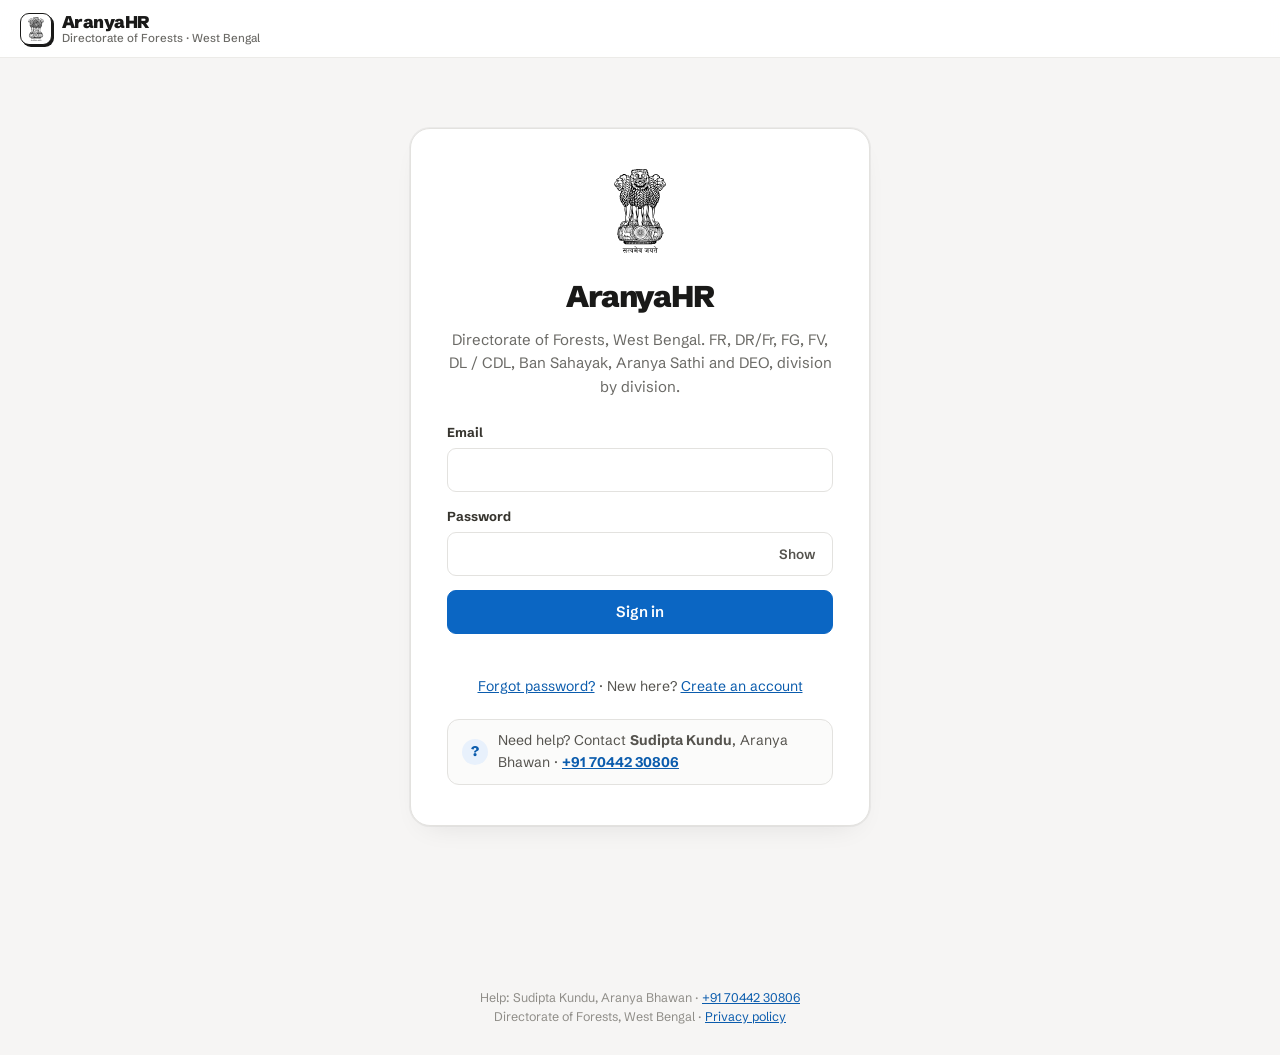
==== commit e84446bd: "One AranyaHR header on every page; cadre bars as sub-headers js/header.js: the same header on the Ar" ====
--- a/docs/cdl.html
+++ b/docs/cdl.html
@@ -9,13 +9,13 @@
 <link href="https://fonts.googleapis.com/css2?family=Schibsted+Grotesk:wght@400..900&display=swap" rel="stylesheet">
 <title>DL / CDL, BS, Aranya Sathi, DEO · AranyaHR</title>
 <meta name="description" content="Directorate of Forests, West Bengal · verify and update the details and duties of DLs / CDLs, Ban Sahayaks, Aranya Sathis and DEOs">
-<link rel="stylesheet" href="css/cdl.css?v=20261030a">
-<link rel="stylesheet" href="css/hr.css?v=20261030a">
+<link rel="stylesheet" href="css/cdl.css?v=20261030d">
+<link rel="stylesheet" href="css/hr.css?v=20261030e">
 </head>
 <body>
-<header class="topbar"><div class="in">
-  <a href="index.html" class="mark" aria-label="AranyaHR home"><img src="assets/emblem.svg" alt=""></a>
-  <div class="brand"><a class="hr-back" href="index.html">AranyaHR</a> · <span id="setName">DL / CDL and Ban Sahayak</span><small>Directorate of Forests · West Bengal</small></div>
+<header id="hrTop" class="hr-top"></header>
+<header class="topbar hr-sub"><div class="in">
+  <div class="brand"><span id="setName">DL / CDL and Ban Sahayak</span><small>Details, duties and pay, checked by each division</small></div>
   <span class="demo-flag" id="flag" hidden>Demo · made-up names</span>
   <nav id="nav" class="nav"></nav>
   <span id="sync" class="sync" role="status" hidden></span>
@@ -35,8 +35,10 @@
 
 <script src="js/config.js?v=20261030a" defer></script>
 <script src="js/api.js?v=20261030a" data-module="cdl" defer></script>
+<script src="js/header.js?v=20261030e" defer></script>
 <script src="js/cdl/demo-data.js?v=20261030a" defer></script>
-<script src="js/cdl/store.js?v=20261030a" defer></script>
-<script src="js/cdl/app.js?v=20261030a" defer></script>
+<script src="js/cdl/store.js?v=20261030d" defer></script>
+<script src="js/cdl/dash.js?v=20261030d" defer></script>
+<script src="js/cdl/app.js?v=20261030d" defer></script>
 </body>
 </html>
--- a/docs/css/cdl.css
+++ b/docs/css/cdl.css
@@ -364,3 +364,85 @@
 @keyframes sh { to { background-position: -200% 0; } }
 @keyframes spin { to { transform: rotate(360deg); } }
 @media (prefers-reduced-motion: reduce) { .loader .canopy, .loader .trunk { stroke-dashoffset: 0; animation: none; } .ibar i, .skeleton, .btn .spin { animation: none; } }
+
+/* ---------- admin dashboard (dash.js) ---------- */
+.dfilters { display: flex; flex-wrap: wrap; align-items: center; gap: 10px; margin: 6px 0 18px; }
+.dfilters select { width: auto; min-width: 190px; }
+.dfilters .seg button { white-space: nowrap; }
+.dfilters .sp { flex: 1; }
+.dtop { display: grid; grid-template-columns: minmax(240px, 300px) 1fr; gap: 14px; margin-bottom: 14px; }
+.dhero, .dtile, .dcard { background: var(--surface); border: 1px solid var(--border); border-radius: var(--r12); box-shadow: var(--shadow-card); }
+.dhero { padding: 20px; display: flex; flex-direction: column; gap: 8px; }
+.dhero .lab, .dtile .lab { font-size: 12.5px; font-weight: 700; color: var(--text-subtle); }
+.dhero .big { font-size: 56px; font-weight: 800; color: var(--ink); letter-spacing: -.035em; line-height: 1; }
+.dtiles { display: grid; grid-template-columns: repeat(4, minmax(0, 1fr)); gap: 10px; }
+.nw { white-space: nowrap; }
+.dtile { padding: 14px 16px; display: flex; flex-direction: column; gap: 4px; min-height: 96px; }
+.dtile .v { font-size: 24px; font-weight: 800; color: var(--ink); letter-spacing: -.02em; }
+.dtile .v small { font-size: 14px; font-weight: 700; color: var(--text-subtle); }
+.dtile .v.warn { color: var(--warn-ink); } .dtile .v.bad { color: var(--bad-ink); }
+.meter { display: block; height: 6px; background: #dff3e2; border-radius: 999px; overflow: hidden; margin-top: auto; }
+.meter i { display: block; height: 100%; background: var(--good); border-radius: 999px; }
+.dcard { padding: 18px 20px 20px; margin-bottom: 14px; min-width: 0; }
+.dhead { margin-bottom: 12px; } .dhead h2 { font-size: 16px; } .dhead p { margin: 3px 0 0; font-size: 13px; color: var(--text-subtle); }
+.dhead b { color: var(--ink); }
+.dgrid { display: grid; grid-template-columns: 1fr 1fr; gap: 0 14px; }
+.dsub { font-size: 12.5px; font-weight: 700; color: var(--text-subtle); margin: 16px 0 6px; }
+.dempty { color: var(--text-faint); font-size: 13.5px; margin: 8px 0; }
+.dlegend { display: flex; flex-wrap: wrap; gap: 6px 16px; font-size: 12.5px; color: var(--text-body); margin-bottom: 10px; }
+.dlegend span { display: inline-flex; align-items: center; gap: 6px; } .dlegend i { width: 10px; height: 10px; border-radius: 3px; }
+.dlegend.small { margin: 6px 0 0; } .dlegend b { color: var(--ink); }
+/* status rows: 100% stacked */
+.srows { display: grid; gap: 4px; }
+.srow { display: grid; grid-template-columns: minmax(120px, 210px) 1fr 104px; align-items: center; gap: 12px; padding: 5px 6px; border-radius: 8px; }
+.srow.pick { cursor: pointer; } .srow.pick:hover, .srow.pick:focus-visible { background: var(--surface-inset); }
+.sl { font-size: 13.5px; font-weight: 700; color: var(--ink); overflow: hidden; text-overflow: ellipsis; white-space: nowrap; }
+.sl small { display: block; font-weight: 500; font-size: 11.5px; color: var(--text-faint); }
+.sbar { display: flex; gap: 2px; height: 14px; } .sbar i { display: block; min-width: 2px; } .sbar i:first-child { border-radius: 4px 0 0 4px; } .sbar i:last-child { border-radius: 0 4px 4px 0; }
+.sbar i:only-child { border-radius: 4px; } .sbar i.none { flex: 1; background: var(--line); border-radius: 4px; }
+.sv { font-size: 13px; text-align: right; white-space: nowrap; } .sv b { color: var(--ink); } .sv small { color: var(--text-faint); }
+/* horizontal bars */
+.hbars { display: grid; gap: 7px; }
+.hrow { display: grid; grid-template-columns: minmax(110px, 168px) 1fr; align-items: center; gap: 10px; }
+.hl { font-size: 13px; color: var(--text-body); overflow: hidden; text-overflow: ellipsis; white-space: nowrap; }
+.hbar { display: flex; align-items: center; gap: 2px; height: 16px; }
+.hbar i { display: block; height: 100%; min-width: 2px; } .hbar i:last-of-type { border-radius: 0 4px 4px 0; }
+.hbar b { font-size: 12.5px; font-weight: 700; color: var(--text-strong); margin-left: 6px; font-variant-numeric: tabular-nums; }
+/* columns */
+.cols { position: relative; display: grid; grid-template-columns: 34px 1fr; height: 196px; margin-top: 6px; }
+.cgrid { position: relative; height: 160px; } .cgrid span { position: absolute; right: 6px; transform: translateY(50%); font-size: 11px; color: var(--text-faint); font-variant-numeric: tabular-nums; }
+.cplot { display: grid; grid-template-columns: repeat(var(--n), 1fr); gap: 2px; height: 160px; align-items: end;
+  background: linear-gradient(var(--line), var(--line)) 0 0 / 100% 1px no-repeat, linear-gradient(var(--line), var(--line)) 0 50% / 100% 1px no-repeat; border-bottom: 1px solid #c3c2b7; }
+.col { position: relative; height: 100%; display: flex; flex-direction: column; justify-content: flex-end; min-width: 0; cursor: default; }
+.col:hover .cstack i { filter: brightness(1.12); }
+.cstack { display: flex; flex-direction: column-reverse; gap: 2px; align-items: center; height: 100%; justify-content: flex-start; position: relative; }
+.cstack i { display: block; width: 100%; max-width: 24px; min-height: 0; } .cstack i:last-of-type { border-radius: 4px 4px 0 0; }
+.cstack em { position: absolute; top: -18px; font-style: normal; font-size: 11.5px; font-weight: 700; color: var(--ink); white-space: nowrap; }
+.cx { position: absolute; top: calc(100% + 6px); left: 50%; transform: translateX(-50%); font-size: 11px; color: var(--text-faint); white-space: nowrap; }
+.cols.wide .cstack i { max-width: 44px; } .cols.wide .cx { font-size: 11.5px; }
+/* heatmap */
+.heat { display: grid; grid-template-columns: minmax(96px, 150px) repeat(var(--cols), minmax(30px, 1fr)); gap: 2px; font-size: 12px; }
+.heat .hh { height: 86px; display: flex; align-items: flex-end; justify-content: center; }
+.heat .hh span { writing-mode: vertical-rl; transform: rotate(180deg); font-size: 11.5px; color: var(--text-subtle); white-space: nowrap; }
+.heat .hr { display: flex; align-items: center; font-weight: 700; color: var(--ink); overflow: hidden; text-overflow: ellipsis; white-space: nowrap; padding-right: 6px; font-size: 12.5px; }
+.heat .hc { height: 28px; border-radius: 4px; background: #f1f0ee; display: grid; place-items: center; font-size: 11px; font-weight: 700; }
+.heatkey { display: flex; align-items: center; gap: 2px; margin-top: 10px; font-size: 11.5px; color: var(--text-faint); }
+.heatkey i { width: 18px; height: 10px; border-radius: 2px; } .heatkey span:first-child { margin-right: 8px; }
+/* a thin 100% split bar */
+.split { display: flex; gap: 2px; height: 12px; } .split i { display: block; min-width: 2px; } .split i:first-child { border-radius: 4px 0 0 4px; } .split i:last-child { border-radius: 0 4px 4px 0; }
+.split i:only-child { border-radius: 4px; }
+/* the divisions table */
+.dtable th button { border: 0; background: none; font: inherit; font-weight: 700; color: inherit; cursor: pointer; padding: 0; text-transform: inherit; letter-spacing: inherit; }
+.dtable th button.on { color: var(--ink); }
+.dtable tbody tr { cursor: pointer; } .dtable tbody tr:hover td { background: var(--surface-inset); }
+.tm { display: flex; align-items: center; gap: 8px; min-width: 130px; } .tm .meter { flex: 1; margin: 0; } .tm b { font-size: 12.5px; color: var(--ink); width: 34px; text-align: right; }
+/* tooltip and hover */
+.dtipbox { position: fixed; z-index: 60; pointer-events: none; background: var(--surface); border: 1px solid rgba(11,11,11,.10); border-radius: 10px; padding: 8px 10px;
+  box-shadow: 0 10px 28px -10px rgba(25,25,24,.25); font-size: 12.5px; max-width: 280px; }
+.dtipbox .tt { color: var(--text-subtle); font-weight: 600; margin-bottom: 4px; }
+.dtipbox .tr { display: flex; align-items: center; gap: 7px; } .dtipbox .tr i { width: 12px; height: 3px; border-radius: 2px; flex: none; }
+.dtipbox .tr b { color: var(--ink); font-size: 13.5px; }
+[data-tip].lift { filter: brightness(1.1) saturate(1.05); outline: 2px solid rgba(11,11,11,.18); outline-offset: 1px; }
+@media (max-width: 980px) { .dgrid { grid-template-columns: 1fr; } .dtop { grid-template-columns: 1fr; } .dtiles { grid-template-columns: repeat(2, minmax(0, 1fr)); } }
+@media (max-width: 640px) { .srow { grid-template-columns: 1fr 86px; } .srow .sbar { grid-column: 1 / -1; grid-row: 2; } .dhero .big { font-size: 46px; }
+  .dfilters select { flex: 1 1 100%; } .heat { grid-template-columns: 90px repeat(var(--cols), minmax(22px, 1fr)); } }
--- a/docs/css/hr.css
+++ b/docs/css/hr.css
@@ -175,3 +175,84 @@
   .hd .dash-actions { width: 100%; } .hd .dash-actions .btn { flex: 1; }
   .hd-view { margin-left: 0; }
 }
+
+/* dashboard: By division / By cadre */
+.hd-modes { display: grid; grid-template-columns: 1fr 1fr; gap: 10px; margin: 0 0 16px; }
+.hd-modes button { text-align: left; font: inherit; background: var(--surface); border: 1px solid var(--border); border-radius: var(--radius-14); padding: 12px 16px; cursor: pointer; display: grid; gap: 2px; transition: border-color .15s, box-shadow .15s; }
+.hd-modes button:hover { border-color: var(--border-hover); }
+.hd-modes button.on { border-color: var(--ink); box-shadow: 0 0 0 1px var(--ink); }
+.hd-modes b { color: var(--ink); font-size: 15.5px; } .hd-modes span { color: var(--text-subtle); font-size: 12.5px; }
+@media (max-width: 560px) { .hd-modes { grid-template-columns: 1fr; } }
+.hd-hub { display: grid; grid-template-columns: repeat(2, minmax(0, 1fr)); gap: 14px; margin-bottom: 14px; }
+@media (max-width: 900px) { .hd-hub { grid-template-columns: 1fr; } }
+.hd-hubcard { background: var(--surface); border: 1px solid var(--border); border-radius: var(--radius-16); padding: 18px 20px; display: grid; gap: 12px; align-content: start; }
+.hd-hubh { display: flex; gap: 14px; align-items: center; }
+.hd-hubh h3 { font-size: 18px; font-weight: 900; letter-spacing: -0.02em; } .hd-hubh p { margin: 2px 0 0; font-size: 13px; color: var(--text-subtle); }
+.hd-hubn { display: flex; gap: 6px 18px; flex-wrap: wrap; font-size: 13px; color: var(--text-subtle); } .hd-hubn b { color: var(--ink); font-size: 16px; }
+.hd-hubf { display: flex; gap: 8px; flex-wrap: wrap; align-items: center; margin-top: 2px; } .hd-hubf .faint { margin-left: auto; }
+.hd-hubcard .hd-cbar div { height: auto; } .hd-hubcard .hd-cbar .hd-bar { height: 9px; }
+.hd-dacts { display: flex; gap: 8px; flex-wrap: wrap; }
+
+/* staff-list download */
+.hr-dl { max-width: 560px; }
+.hr-dl .dbody { padding: 18px 26px 22px; display: grid; gap: 10px; }
+.hr-dlopt { text-align: left; font: inherit; border: 1px solid var(--border); background: var(--surface); border-radius: var(--radius-12); padding: 14px 16px; cursor: pointer; display: grid; gap: 3px; transition: border-color .15s, background .15s; }
+.hr-dlopt:hover:not(:disabled) { border-color: var(--primary); background: var(--primary-soft); }
+.hr-dlopt:disabled { opacity: .5; cursor: default; }
+.hr-dlopt b { color: var(--ink); font-size: 15px; } .hr-dlopt span { color: var(--text-subtle); font-size: 13px; }
+.hr-dlbar .ibar { margin: 4px 0 6px; }
+
+/* ---------- the AranyaHR header (header.js), the same on every page ---------- */
+.hr-top { position: sticky; top: 0; z-index: 45; height: 58px; background: rgba(255,255,255,.92); backdrop-filter: saturate(1.4) blur(10px);
+  border-bottom: 1px solid var(--line, #ecebe8); font-family: "Schibsted Grotesk", "Helvetica Neue", Helvetica, sans-serif; }
+.hr-top .hr-in { max-width: 1320px; margin: 0 auto; height: 100%; padding: 0 20px; display: flex; align-items: center; gap: 10px; position: relative; }
+.hr-mark { width: 32px; height: 32px; border-radius: 9px; border: 1.5px solid #191918; box-shadow: 2px 2px 0 #191918; background: #fff; display: grid; place-items: center; overflow: hidden; flex: none; }
+.hr-mark img { height: 24px; }
+.hr-brand { font-weight: 900; color: #191918; letter-spacing: -0.03em; font-size: 17px; text-decoration: none; line-height: 1.15; margin-right: 10px; }
+.hr-brand small { display: block; font-weight: 500; font-size: 11.5px; color: #6b6a66; letter-spacing: 0; }
+.hr-brand:hover { color: #191918; }
+.hr-demo { font-size: 12px; font-weight: 700; color: #8a4510; background: #fdf1e5; border: 1px solid #f3d2b3; padding: 3px 9px; border-radius: 999px; }
+.hr-nav { display: flex; align-items: center; gap: 2px; }
+.hr-sp { flex: 1; }
+.hr-link { border: 0; background: none; font: inherit; font-size: 14px; font-weight: 700; color: #37352f; padding: 8px 12px; border-radius: 9px; cursor: pointer; text-decoration: none; display: inline-flex; gap: 4px; align-items: center; white-space: nowrap; }
+.hr-link:hover { background: #f3f2f0; color: #191918; }
+.hr-link.on { background: #e8f1fc; color: #0b5cad; }
+.hr-dd { position: relative; }
+.hr-menu { display: none; position: absolute; top: calc(100% + 6px); left: 0; min-width: 270px; background: #fff; border: 1px solid #e3e2df; border-radius: 12px;
+  box-shadow: 0 0 0 1px rgba(25,25,24,.05), 0 12px 30px -16px rgba(25,25,24,.25); padding: 6px; z-index: 50; }
+.hr-menu.hr-right { left: auto; right: 0; }
+.hr-dd.open > .hr-menu { display: grid; }
+.hr-menu a, .hr-menu button { text-align: left; border: 0; background: none; font: inherit; font-size: 14px; font-weight: 600; color: #37352f; padding: 9px 10px; border-radius: 7px;
+  text-decoration: none; cursor: pointer; display: grid; gap: 1px; }
+.hr-menu a:hover, .hr-menu button:hover { background: #f3f2f0; color: #191918; }
+.hr-menu a.on { background: #e8f1fc; color: #0b5cad; }
+.hr-menu a small { font-size: 12px; font-weight: 500; color: #6b6a66; }
+.hr-menu .hr-mh { font-size: 11px; font-weight: 800; text-transform: uppercase; letter-spacing: .06em; color: #8f8d88; padding: 10px 10px 4px; border-top: 1px solid #ecebe8; margin-top: 4px; }
+.hr-menu .hr-mh:first-child { border-top: 0; margin-top: 0; }
+.hr-menu .hr-sub-item { padding-left: 22px; position: relative; }
+.hr-menu .hr-sub-item::before { content: "›"; position: absolute; left: 10px; color: #8f8d88; }
+.hr-menu .hr-faint { color: #6b6a66; font-weight: 500; }
+.hr-who { padding: 8px 10px 10px; border-bottom: 1px solid #ecebe8; margin-bottom: 4px; display: grid; }
+.hr-who b { color: #191918; } .hr-who span { font-size: 12px; color: #6b6a66; word-break: break-all; }
+.hr-me { display: flex; align-items: center; gap: 8px; border: 1px solid #e3e2df; background: #fff; border-radius: 999px; padding: 3px 12px 3px 3px; min-height: 38px; cursor: pointer;
+  font: inherit; font-weight: 600; font-size: 14px; color: #37352f; }
+.hr-me:hover { border-color: #9d9b96; }
+.hr-av { width: 30px; height: 30px; border-radius: 50%; background: #f1f0ee; color: #191918; display: grid; place-items: center; font-weight: 700; font-size: 12px; }
+.hr-burger { display: none; border: 1px solid #e3e2df; background: #fff; border-radius: 9px; width: 38px; height: 38px; font-size: 18px; cursor: pointer; color: #191918; }
+@media (max-width: 820px) {
+  .hr-brand small, .hr-hide-sm { display: none; }
+  .hr-burger { display: block; order: 5; }
+  .hr-nav { display: none; position: absolute; top: 58px; left: 0; right: 0; background: #fff; border-bottom: 1px solid #e3e2df; padding: 8px 12px 12px; flex-direction: column; align-items: stretch;
+    box-shadow: 0 16px 30px -18px rgba(25,25,24,.35); }
+  .hr-top.open .hr-nav { display: flex; }
+  .hr-nav .hr-menu { position: static; box-shadow: none; border: 0; padding: 0 0 0 8px; min-width: 0; }
+  .hr-user { order: 6; }
+}
+
+/* a cadre page's own bar, just below the AranyaHR header */
+html.hr-subbed { --header-h: 106px; }   /* the two bars together, for the pages' own sticky toolbars */
+.topbar.hr-sub { top: 58px; height: 48px; z-index: 40; background: var(--surface-inset, #fbfbfa); }
+.topbar.hr-sub .brand { font-size: 15px; }
+.topbar.hr-sub .brand small { font-size: 11px; }
+.topbar.hr-sub .menu-btn, .topbar.hr-sub #who > .menu, .topbar.hr-sub .demo-flag { display: none !important; }   /* the AranyaHR header has the user menu */
+@media (max-width: 820px) { .topbar.hr-sub .brand small { display: none; } }
